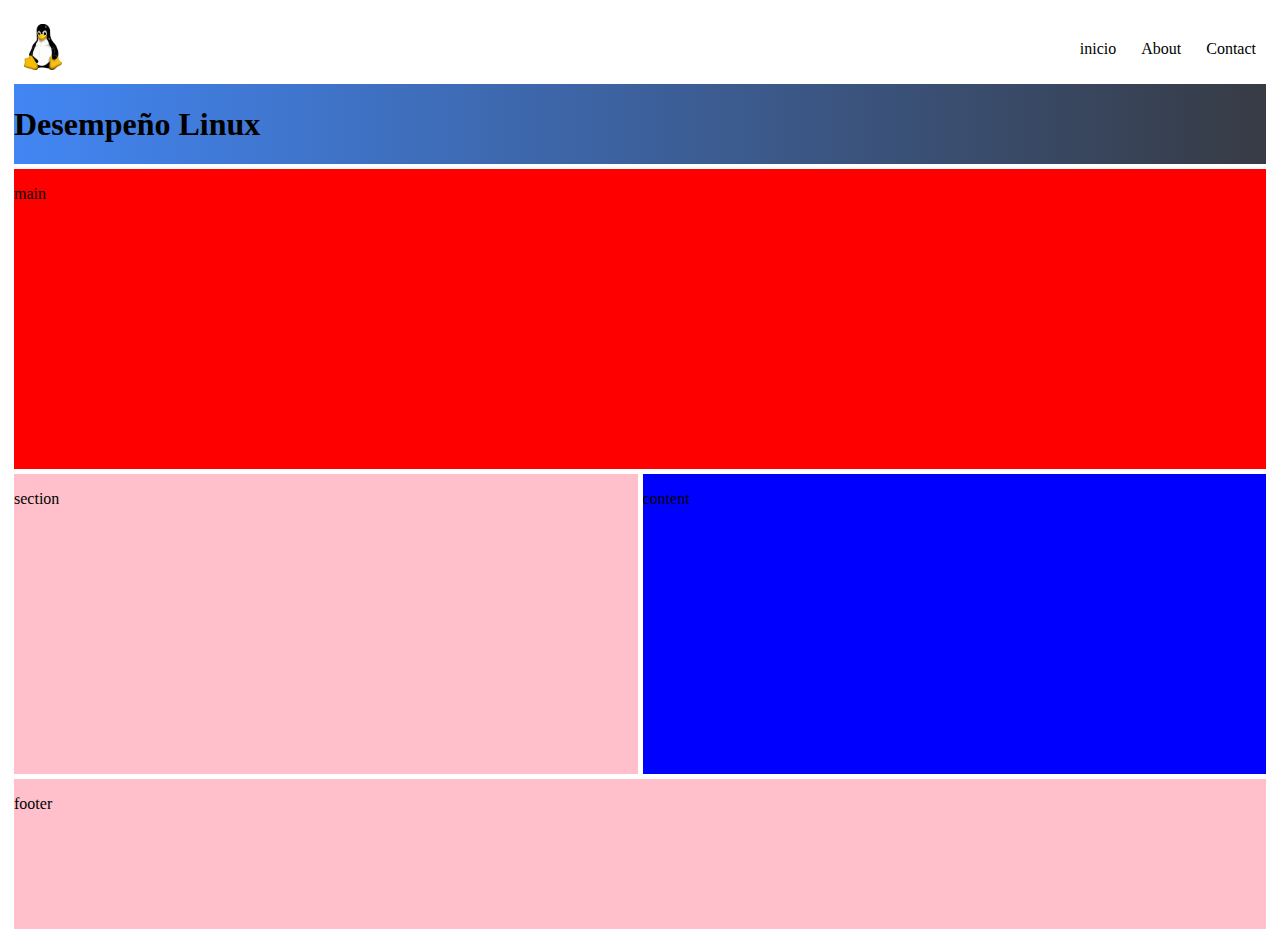
==== index.html @ 67f39f27 "navbar-init" ====
<!DOCTYPE html>
<html lang="es">
<head>
    <meta charset="UTF-8">
    <meta name="viewport" content="width=device-width, initial-scale=1.0">
    
    <link href='https://unpkg.com/boxicons@2.1.4/css/boxicons.min.css' rel='stylesheet'>
    <link rel="stylesheet" href="styles/normalize.css" />
    <link rel="stylesheet" href="styles/styles.css" />
    
    <title>Linux</title>
    
</head>
<body>
    <div class="container">
    <header class="">
    <!-- ********* header Here ***********-->
    <nav class="navbar">
        <a href="#" class="logo"><img
            class="logo-image"
            src="assets/logos/Tux.svg.png"
            alt=" logo Linux"
        />
        </a>
        <input type="checkbox" id="toggler">
        <label for="toggler"><i class='bx bx-menu'></i></label>
        <div class="menu">
            <ul class="list">
                <li><a href="#">inicio</a></li>
                <li><a href="#">About</a></li>
                <li><a href="#">Contact</a></li>
            </ul>
        </div>
    </nav>
    
        <h1>Desempe&#241;o Linux</h1>
    </header>
    <main class="bg-red">
        <!-- *********** Main Here *********-->
        <p>main</p>
    </main>
    <section class="bg-pink">
        <p>section</p>
    </section>
    <article class="bg-blue">
        <p>content</p>
    </article>
    <footer class="bg-pink">
        <!--********** footer Here ************-->
        <p>footer</p>
    </footer>
    </div>
</body>
</html>
---- styles/styles.css ----
.container{
    display: grid;
    gap: 5px;
    min-height: 400px;

    margin: 14px;
    grid-template-columns: repeat(2, 1fr);
    grid-template-rows: 1fr 2fr 2fr 1fr;
    grid-template-areas:
    "head head"
    " main main"
    " section article"
    " footer footer";
    }

/* background */

header{
    grid-area: head;
    background: linear-gradient(to left, #373b44, #4286f4);
}
section{
    grid-area: section;
}
main{
    grid-area: main;
}
article{
    grid-area: article;
}


footer{
    grid-area: footer;
}


.bg-red{
    background-color: red;
}
.bg-green{
    background-color: green;
}
.bg-pink{
    background-color: pink;
}
.bg-blue{
    background-color: blue;
}

/* ****** Navbar ****** */
.navbar{
	display:flex;
	flex-wrap:wrap;
	align-items:center;
	justify-content: space-between;
	background-color: #fff;
	padding: 10px;
}

.navbar a{
	text-decoration: none;
	color: inherit;
}

.logo{
	margin-right: 50px;
    
}

.logo-image{
    width: 38px;
}

.list{
	list-style:none;
	display:flex;
	gap:25px;
}

#toggler,
.navbar label{
	display:none;
}

@media screen and (max-width:600px){
.menu{
	width:100%;
	max-height:0;
	overflow: hidden;
}

.list{
	flex-direction:column;
	align-items:center;
	padding:20px;
}

.navbar label{
	display:inline-flex;
	align-items:center;
	cursor:pointer;
}

#toggler:checked ~ .menu{
	max-height:100%;
}
}

/* End Navbar */


/* responsive */


@media (max-width: 768px){
    .container{
        grid-template-columns: 1fr;
        grid-template-rows: 10% 30% 38% 10%;
        grid-template-areas:
        "head"
        "head"
        "main"
        "section"
        "article"
        "footer";
    }
}
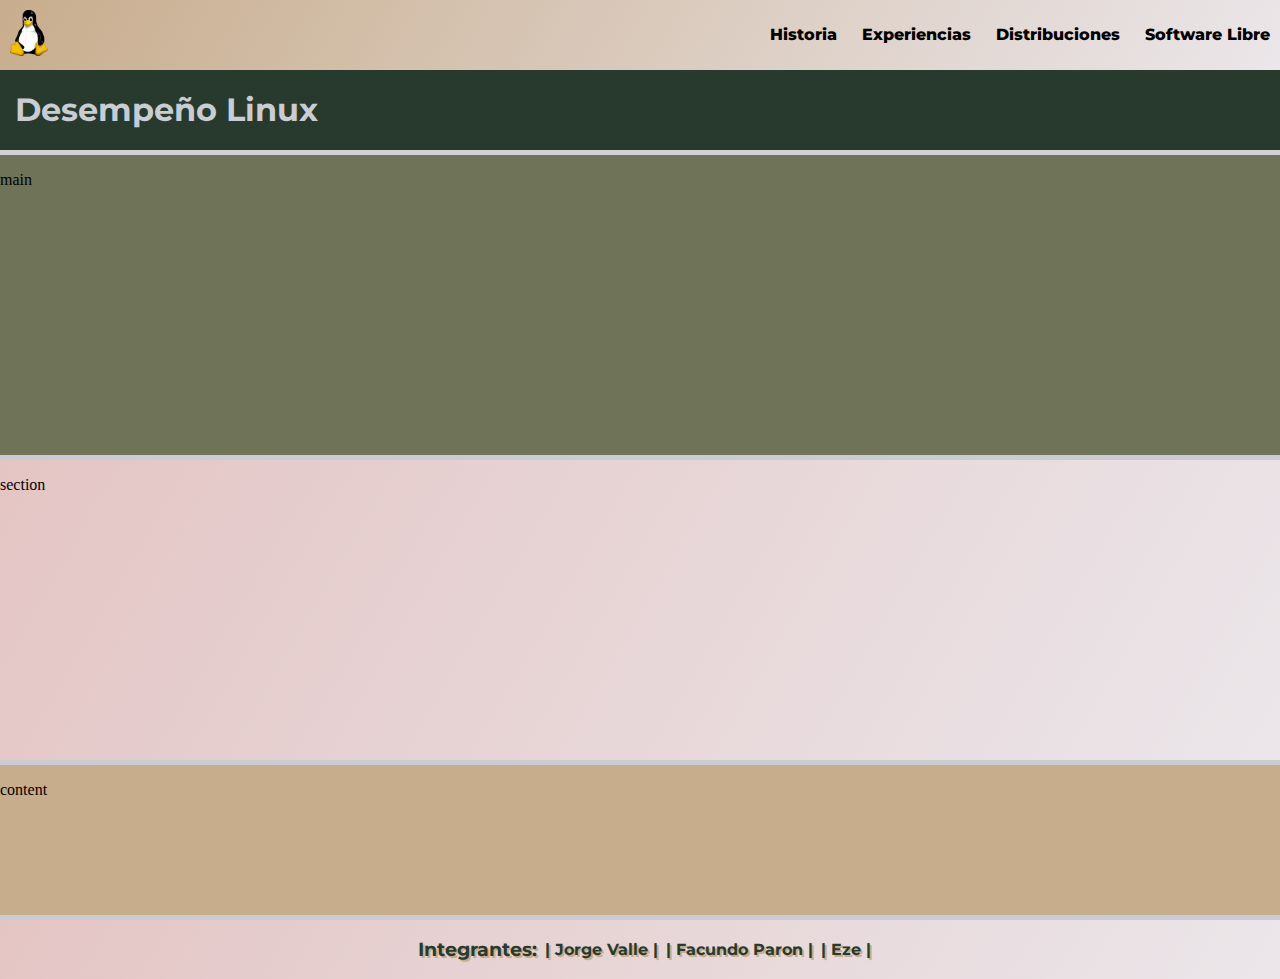
==== commit 44852e94: "(feat): add new color palet, fonts, gradients" ====
--- a/index.html
+++ b/index.html
@@ -4,6 +4,13 @@
     <meta charset="UTF-8">
     <meta name="viewport" content="width=device-width, initial-scale=1.0">
     
+    <link rel="preconnect" href="https://fonts.googleapis.com">
+    <link rel="preconnect" href="https://fonts.gstatic.com" crossorigin>
+    <link 
+        href="https://fonts.googleapis.com/css2?family=Lato:wght@300;400&family=Lobster&family=Montserrat:ital,wght@0,300;0,700;1,700;1,800&display=swap"
+        rel="stylesheet"
+    >
+
     <link href='https://unpkg.com/boxicons@2.1.4/css/boxicons.min.css' rel='stylesheet'>
     <link rel="stylesheet" href="styles/normalize.css" />
     <link rel="stylesheet" href="styles/styles.css" />
@@ -26,14 +33,15 @@
         <label for="toggler"><i class='bx bx-menu'></i></label>
         <div class="menu">
             <ul class="list">
-                <li><a href="#">inicio</a></li>
-                <li><a href="#">About</a></li>
-                <li><a href="#">Contact</a></li>
+                <li><a href="#">Historia</a></li>
+                <li><a href="#">Experiencias</a></li>
+                <li><a href="#">Distribuciones</a></li>
+                <li><a href="#">Software Libre</a></li>
             </ul>
         </div>
     </nav>
     
-        <h1>Desempe&#241;o Linux</h1>
+        <h1 class="title">Desempe&#241;o Linux</h1>
     </header>
     <main class="bg-red">
         <!-- *********** Main Here *********-->
@@ -47,7 +55,10 @@
     </article>
     <footer class="bg-pink">
         <!--********** footer Here ************-->
-        <p>footer</p>
+        <h3 class="foot_later">Integrantes:</h3>
+        <p class="foot_later">| Jorge Valle |</p>
+        <p class="foot_later">| Facundo Paron |</p>
+        <p class="foot_later">| Eze |</p>
     </footer>
     </div>
 </body>
--- a/styles/styles.css
+++ b/styles/styles.css
@@ -5,14 +5,17 @@
     display: grid;
     gap: 5px;
     min-height: 400px;
-
-    margin: 14px;
+    background: #C9CCD3;
+    background-image: linear-gradient(-180deg, rgba(255,255,255,0.50) 0%, rgba(0,0,0,0.50) 100%);
+    background-blend-mode: lighten;
+    
     grid-template-columns: repeat(2, 1fr);
     grid-template-rows: 1fr 2fr 2fr 1fr;
     grid-template-areas:
-    "head head"
+    " head head"
     " main main"
-    " section article"
+    " section section"
+    " article article"
     " footer footer";
     }
 
@@ -20,7 +23,11 @@
 
 header{
     grid-area: head;
-    background: linear-gradient(to left, #373b44, #4286f4);
+    font-family: 'Montserrat', sans-serif;
+    font-weight: 800;
+    
+    background-color:#273a2d;
+    /* background: linear-gradient(to left, #6f7357, #c8ad8d); */
 }
 section{
     grid-area: section;
@@ -35,21 +42,36 @@
 
 footer{
     grid-area: footer;
+    display: flex;
+    justify-content: center;
+    align-items: center;
 }
 
-
+.title{
+    color:#C9CCD3;
+    margin-left: 15px;
+}
 .bg-red{
-    background-color: red;
+    background-color: #6f7357;
+    
 }
 .bg-green{
     background-color: green;
 }
 .bg-pink{
-    background-color: pink;
+    /* background-image: linear-gradient(120deg, #f68084 0%, #a6c0fe 100%); */
+    background-image: linear-gradient(120deg, #e4c5c4 0%, #ebe6ea 100%);
 }
 .bg-blue{
-    background-color: blue;
+    background-color: #c8ad8d;
 }
+.bg-grey{
+    background: #C9CCD3;
+    background-image: linear-gradient(-180deg, rgba(255,255,255,0.50) 0%, rgba(0,0,0,0.50) 100%);
+    background-blend-mode: lighten;
+}
+
+
 
 /* ****** Navbar ****** */
 .navbar{
@@ -57,7 +79,9 @@
 	flex-wrap:wrap;
 	align-items:center;
 	justify-content: space-between;
-	background-color: #fff;
+	/* background-color: #fff; */
+    /* background-image: linear-gradient(120deg, #f68084 0%, #a6c0fe 100%); */
+    background-image: linear-gradient(120deg, #c8ad8d 0%, #ebe6ea 100%);
 	padding: 10px;
 }
 
@@ -79,6 +103,11 @@
 	list-style:none;
 	display:flex;
 	gap:25px;
+    transition: background-color 0.3s;
+}
+
+.list li:hover{
+    color:#c8ad8d;
 }
 
 #toggler,
@@ -112,6 +141,17 @@
 
 /* End Navbar */
 
+/* ***** footer ****** */
+
+.foot_later{
+    margin-left: 8px;
+    color:#273a2d;
+    font-family: 'Montserrat', sans-serif;
+    font-weight: 700;
+    text-shadow:2px 2px #c8ad8d;
+    
+}
+
 
 /* responsive */
 
@@ -128,4 +168,12 @@
         "article"
         "footer";
     }
+
+    footer{
+        grid-area: footer;
+        display: flex;
+        justify-content: center;
+        align-items: center;
+        flex-direction: column;
+    }
 }
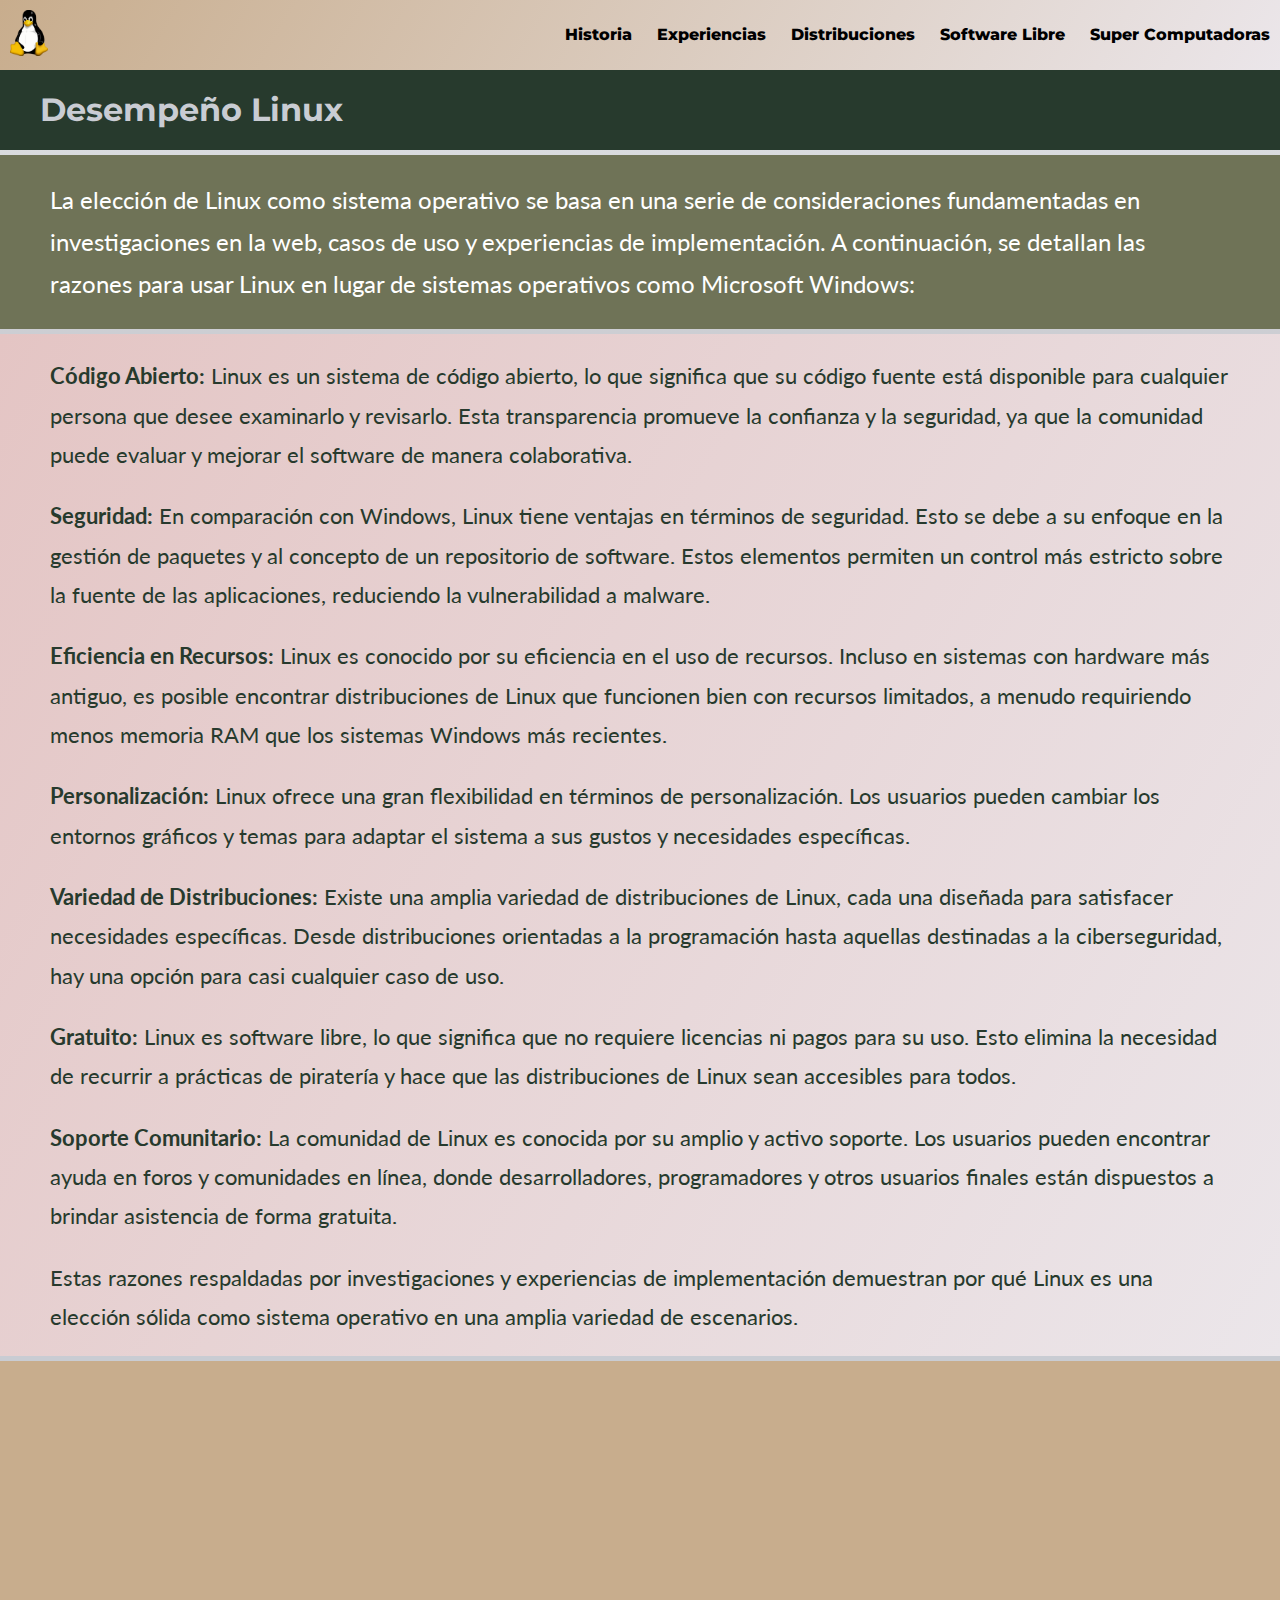
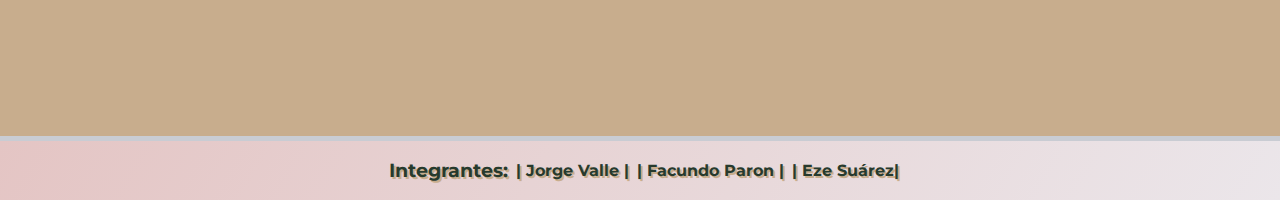
==== commit 7b81b7b8: "(feat) add content: text and video" ====
--- a/index.html
+++ b/index.html
@@ -33,10 +33,11 @@
         <label for="toggler"><i class='bx bx-menu'></i></label>
         <div class="menu">
             <ul class="list">
-                <li><a href="#">Historia</a></li>
-                <li><a href="#">Experiencias</a></li>
-                <li><a href="#">Distribuciones</a></li>
-                <li><a href="#">Software Libre</a></li>
+                <li><a href="pages/historia.html">Historia</a></li>
+                <li><a href="pages/experiencias.html">Experiencias</a></li>
+                <li><a href="pages/distribuciones.html">Distribuciones</a></li>
+                <li><a href="pages/soft-libre.html">Software Libre</a></li>
+                <li><a href="pages/supercomputadoras.html">Super Computadoras</a></li>
             </ul>
         </div>
     </nav>
@@ -45,20 +46,68 @@
     </header>
     <main class="bg-red">
         <!-- *********** Main Here *********-->
-        <p>main</p>
+        <p>  </p>
+        <p>
+            La elecci&#243;n de Linux como sistema operativo se basa en una serie de consideraciones fundamentadas en investigaciones en la web, casos de uso y experiencias de implementaci&#243;n. A continuaci&#243;n, se detallan las razones para usar Linux en lugar de sistemas operativos como Microsoft Windows:
+        </p>
+        
+        <p>
+
+        </p>
     </main>
     <section class="bg-pink">
-        <p>section</p>
+        
+        <p>
+            <b>C&#243;digo Abierto:</b> Linux es un sistema de c&#243;digo abierto, lo que significa que su c&#243;digo fuente est&#225; disponible para cualquier persona que desee examinarlo y revisarlo. Esta transparencia promueve la confianza y la seguridad, ya que la comunidad puede evaluar y mejorar el software de manera colaborativa.
+        </p>
+        <p>
+            <b>Seguridad:</b> En comparaci&#243;n con Windows, Linux tiene ventajas en t&#233;rminos de seguridad. Esto se debe a su enfoque en la gesti&#243;n de paquetes y al concepto de un repositorio de software. Estos elementos permiten un control m&#225;s estricto sobre la fuente de las aplicaciones, reduciendo la vulnerabilidad a malware.
+        </p>
+        <p>
+            <b>Eficiencia en Recursos:</b> Linux es conocido por su eficiencia en el uso de recursos. Incluso en sistemas con hardware m&#225;s antiguo, es posible encontrar distribuciones de Linux que funcionen bien con recursos limitados, a menudo requiriendo menos memoria RAM que los sistemas Windows m&#225;s recientes.
+        </p>
+        <p>
+            <b>Personalizaci&#243;n:</b> Linux ofrece una gran flexibilidad en t&#233;rminos de personalizaci&#243;n. Los usuarios pueden cambiar los entornos gr&#225;ficos y temas para adaptar el sistema a sus gustos y necesidades espec&#237;ficas.
+        </p>
+        <p>
+            <b>Variedad de Distribuciones:</b> Existe una amplia variedad de distribuciones de Linux, cada una dise&#241;ada para satisfacer necesidades espec&#237;ficas. Desde distribuciones orientadas a la programaci&#243;n hasta aquellas destinadas a la ciberseguridad, hay una opci&#243;n para casi cualquier caso de uso.
+        </p>
+        <p>
+            <b>Gratuito:</b> Linux es software libre, lo que significa que no requiere licencias ni pagos para su uso. Esto elimina la necesidad de recurrir a pr&#225;cticas de pirater&#237;a y hace que las distribuciones de Linux sean accesibles para todos.
+        </p>
+        <p>
+            <b>Soporte Comunitario:</b> La comunidad de Linux es conocida por su amplio y activo soporte. Los usuarios pueden encontrar ayuda en foros y comunidades en línea, donde desarrolladores, programadores y otros usuarios finales están dispuestos a brindar asistencia de forma gratuita.
+        </p>
+        <p>
+            Estas razones respaldadas por investigaciones y experiencias de implementaci&#243;n demuestran por qu&#233; Linux es una elecci&#243;n s&#243;lida como sistema operativo en una amplia variedad de escenarios.
+        </p>
     </section>
     <article class="bg-blue">
-        <p>content</p>
+        
+        <span class="youtube">
+            <iframe 
+                width="560" 
+                height="315" 
+                src="https://www.youtube.com/embed/hpWQNfei6kc?si=sddDcVlCjlgg8LF3&amp;start=33" 
+                title="YouTube video player" 
+                frameborder="0" 
+                allow="accelerometer; 
+                autoplay; 
+                clipboard-write; 
+                encrypted-media; 
+                gyroscope; 
+                picture-in-picture; 
+                web-share" 
+                allowfullscreen>
+            </iframe>
+        </span>
     </article>
     <footer class="bg-pink">
         <!--********** footer Here ************-->
         <h3 class="foot_later">Integrantes:</h3>
         <p class="foot_later">| Jorge Valle |</p>
         <p class="foot_later">| Facundo Paron |</p>
-        <p class="foot_later">| Eze |</p>
+        <p class="foot_later">| Eze Su&#225;rez|</p>
     </footer>
     </div>
 </body>
--- a/styles/styles.css
+++ b/styles/styles.css
@@ -4,13 +4,16 @@
 .container{
     display: grid;
     gap: 5px;
-    min-height: 400px;
+    min-height: 100px;
+    max-height: 100%;
+    
     background: #C9CCD3;
     background-image: linear-gradient(-180deg, rgba(255,255,255,0.50) 0%, rgba(0,0,0,0.50) 100%);
     background-blend-mode: lighten;
     
     grid-template-columns: repeat(2, 1fr);
-    grid-template-rows: 1fr 2fr 2fr 1fr;
+    /* grid-template-rows: 1fr 2fr 2fr 1fr; */
+    grid-template-rows: auto;
     grid-template-areas:
     " head head"
     " main main"
@@ -31,9 +34,12 @@
 }
 section{
     grid-area: section;
+    padding:0 25px;
 }
 main{
     grid-area: main;
+    padding:0 25px;
+    
 }
 article{
     grid-area: article;
@@ -49,7 +55,7 @@
 
 .title{
     color:#C9CCD3;
-    margin-left: 15px;
+    margin-left: 40px;
 }
 .bg-red{
     background-color: #6f7357;
@@ -115,7 +121,43 @@
 	display:none;
 }
 
-@media screen and (max-width:600px){
+/* End NavBar */
+
+/* ********* Content ************ */
+
+main p{
+    font-family: 'lato', sans-serif;
+    color:#ffff;
+    font-weight: 400;
+    font-size: 1.5rem;
+    line-height: 1.75em;
+    margin-bottom: 20px;
+    margin-left: 25px;
+    margin-right: 25px;
+}
+
+section p{
+    font-family: 'lato', sans-serif;
+    color:#273a2d;
+    font-weight: 400;
+    font-size: 1.4rem;
+    line-height: 1.75em;
+    margin-bottom: 20px;
+    margin-left: 25px;
+    margin-right: 25px;
+}
+
+
+.youtube{
+    display:flex;
+    align-items: center;
+    flex-direction: column;
+    padding: 30px;
+}
+
+/* End Content */
+
+@media screen and (max-width:700px){
 .menu{
 	width:100%;
 	max-height:0;
@@ -156,10 +198,11 @@
 /* responsive */
 
 
-@media (max-width: 768px){
+@media (max-width: 1000px){
     .container{
         grid-template-columns: 1fr;
-        grid-template-rows: 10% 30% 38% 10%;
+        /* grid-template-rows: 5% 30% 30% 30% 5%; */
+        grid-template-rows: auto;
         grid-template-areas:
         "head"
         "head"
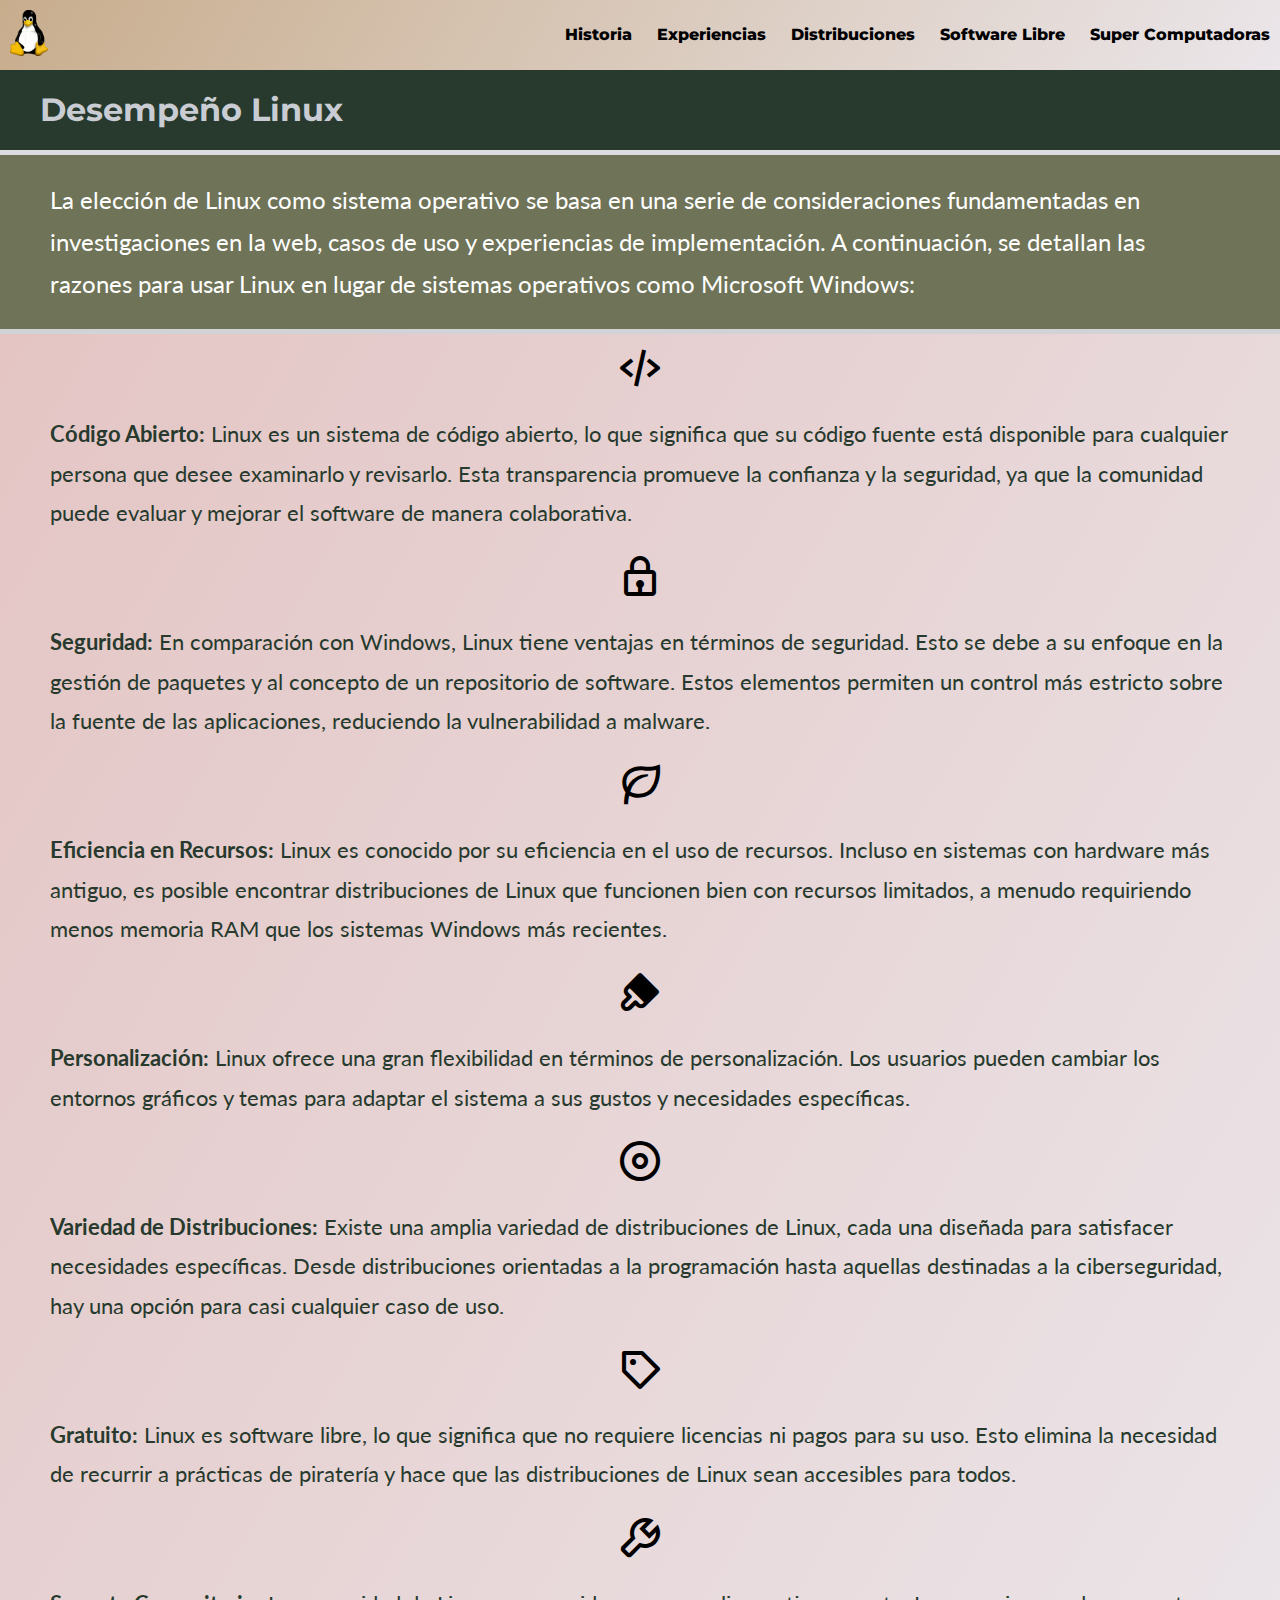
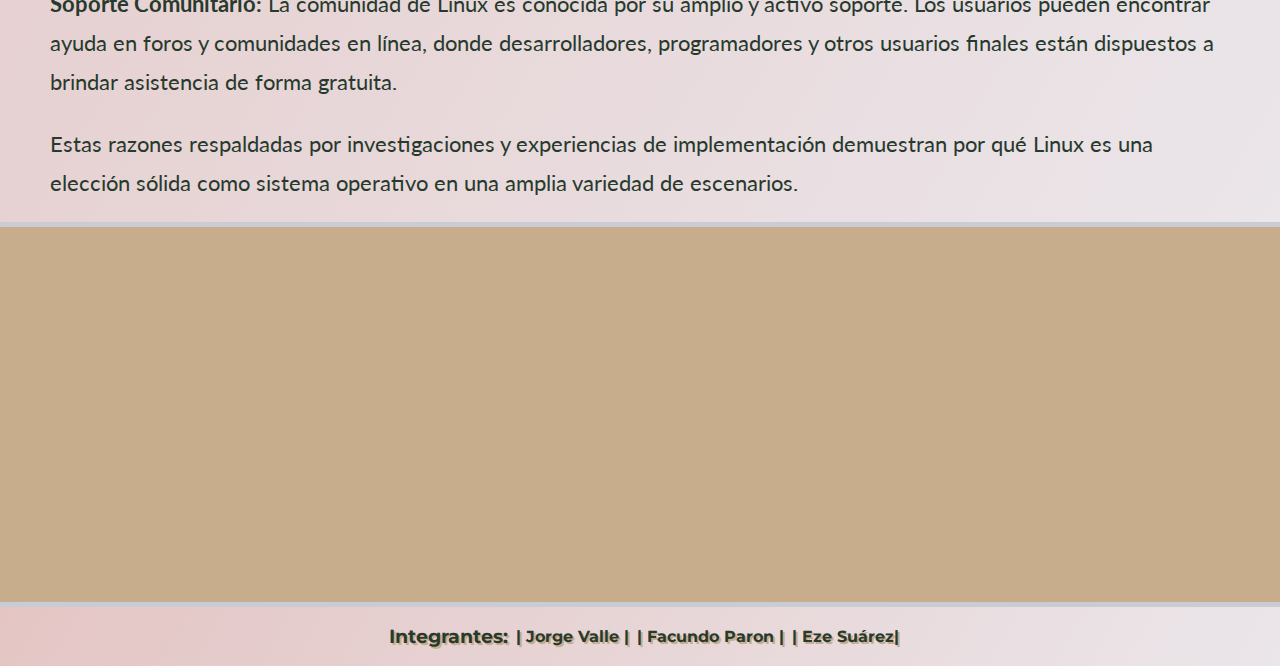
==== commit 13e9449d: "(feat): add icons" ====
--- a/index.html
+++ b/index.html
@@ -56,28 +56,49 @@
         </p>
     </main>
     <section class="bg-pink">
-        
+        <span class="content-icons">
+        <i class='bx bx-code-alt '></i>
+        </span>
         <p>
             <b>C&#243;digo Abierto:</b> Linux es un sistema de c&#243;digo abierto, lo que significa que su c&#243;digo fuente est&#225; disponible para cualquier persona que desee examinarlo y revisarlo. Esta transparencia promueve la confianza y la seguridad, ya que la comunidad puede evaluar y mejorar el software de manera colaborativa.
         </p>
+        <span class="content-icons">
+            <i class='bx bx-lock'></i>
+            </span>
         <p>
             <b>Seguridad:</b> En comparaci&#243;n con Windows, Linux tiene ventajas en t&#233;rminos de seguridad. Esto se debe a su enfoque en la gesti&#243;n de paquetes y al concepto de un repositorio de software. Estos elementos permiten un control m&#225;s estricto sobre la fuente de las aplicaciones, reduciendo la vulnerabilidad a malware.
         </p>
+        <span class="content-icons">
+            <i class='bx bx-leaf' ></i>
+            </span>
         <p>
             <b>Eficiencia en Recursos:</b> Linux es conocido por su eficiencia en el uso de recursos. Incluso en sistemas con hardware m&#225;s antiguo, es posible encontrar distribuciones de Linux que funcionen bien con recursos limitados, a menudo requiriendo menos memoria RAM que los sistemas Windows m&#225;s recientes.
         </p>
+        <span class="content-icons">
+            <i class='bx bxs-brush' ></i>
+            </span>
         <p>
             <b>Personalizaci&#243;n:</b> Linux ofrece una gran flexibilidad en t&#233;rminos de personalizaci&#243;n. Los usuarios pueden cambiar los entornos gr&#225;ficos y temas para adaptar el sistema a sus gustos y necesidades espec&#237;ficas.
         </p>
+        <span class="content-icons">
+            <i class='bx bx-disc'></i>
+            </span>
         <p>
             <b>Variedad de Distribuciones:</b> Existe una amplia variedad de distribuciones de Linux, cada una dise&#241;ada para satisfacer necesidades espec&#237;ficas. Desde distribuciones orientadas a la programaci&#243;n hasta aquellas destinadas a la ciberseguridad, hay una opci&#243;n para casi cualquier caso de uso.
         </p>
+        <span class="content-icons">
+            <i class='bx bx-purchase-tag'></i>
+            </span>
         <p>
             <b>Gratuito:</b> Linux es software libre, lo que significa que no requiere licencias ni pagos para su uso. Esto elimina la necesidad de recurrir a pr&#225;cticas de pirater&#237;a y hace que las distribuciones de Linux sean accesibles para todos.
         </p>
+        <span class="content-icons">
+            <i class='bx bx-wrench'></i>
+            </span>
         <p>
             <b>Soporte Comunitario:</b> La comunidad de Linux es conocida por su amplio y activo soporte. Los usuarios pueden encontrar ayuda en foros y comunidades en línea, donde desarrolladores, programadores y otros usuarios finales están dispuestos a brindar asistencia de forma gratuita.
         </p>
+        
         <p>
             Estas razones respaldadas por investigaciones y experiencias de implementaci&#243;n demuestran por qu&#233; Linux es una elecci&#243;n s&#243;lida como sistema operativo en una amplia variedad de escenarios.
         </p>
--- a/styles/styles.css
+++ b/styles/styles.css
@@ -136,6 +136,8 @@
     margin-right: 25px;
 }
 
+
+
 section p{
     font-family: 'lato', sans-serif;
     color:#273a2d;
@@ -148,12 +150,25 @@
 }
 
 
+
+
 .youtube{
     display:flex;
     align-items: center;
     flex-direction: column;
     padding: 30px;
 }
+
+.content-icons{
+    margin-top:10px;
+    font-size: 3rem;
+    display:flex;
+    align-items: center;
+    flex-direction: column;
+    
+}
+
+
 
 /* End Content */
 
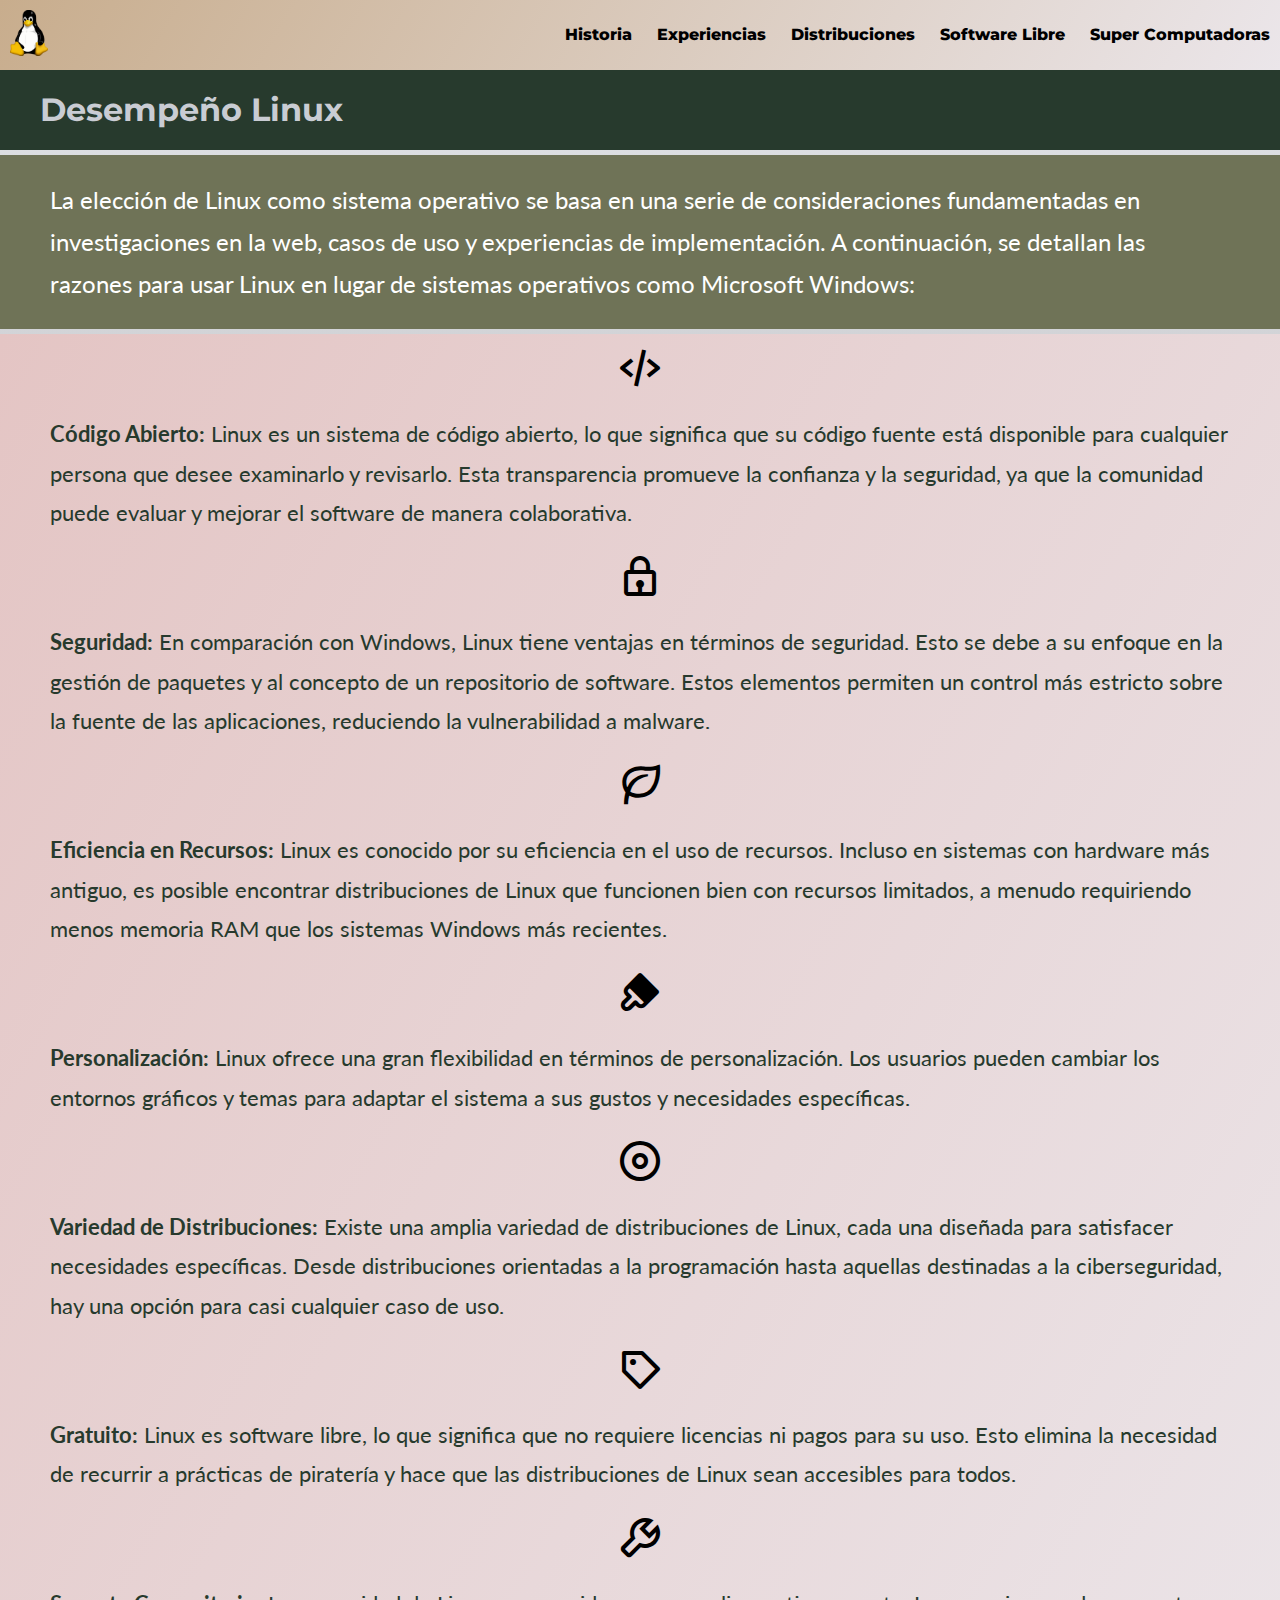
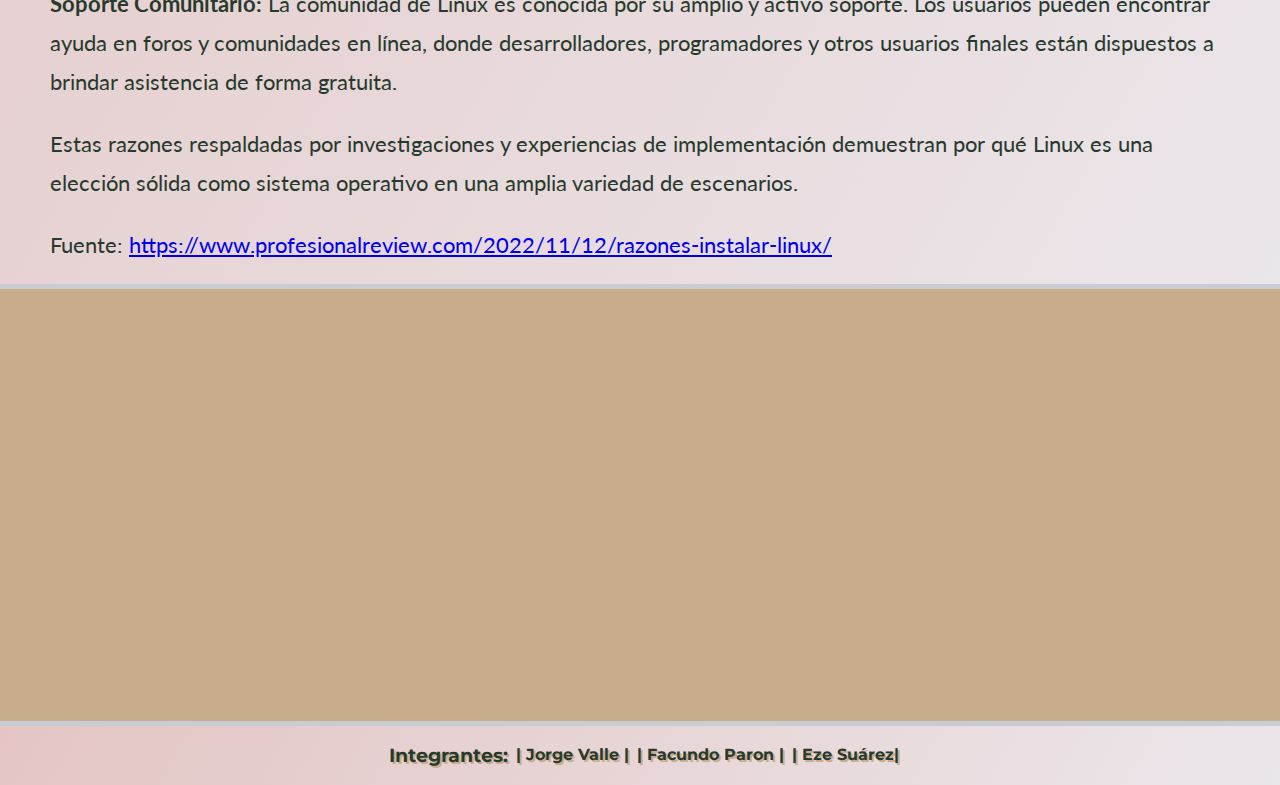
==== commit 49336fc9: "(feat): add content in page history" ====
--- a/index.html
+++ b/index.html
@@ -102,26 +102,34 @@
         <p>
             Estas razones respaldadas por investigaciones y experiencias de implementaci&#243;n demuestran por qu&#233; Linux es una elecci&#243;n s&#243;lida como sistema operativo en una amplia variedad de escenarios.
         </p>
+
+        <p>
+            Fuente: <a href="https://www.profesionalreview.com/2022/11/12/razones-instalar-linux/">
+                        https://www.profesionalreview.com/2022/11/12/razones-instalar-linux/
+                    </a>
+        </p>
     </section>
     <article class="bg-blue">
         
-        <span class="youtube">
-            <iframe 
-                width="560" 
-                height="315" 
-                src="https://www.youtube.com/embed/hpWQNfei6kc?si=sddDcVlCjlgg8LF3&amp;start=33" 
-                title="YouTube video player" 
-                frameborder="0" 
-                allow="accelerometer; 
-                autoplay; 
-                clipboard-write; 
-                encrypted-media; 
-                gyroscope; 
-                picture-in-picture; 
-                web-share" 
-                allowfullscreen>
-            </iframe>
-        </span>
+        <div class="youtube-wrapper">
+            <div class="youtube">
+                <iframe 
+                    width="560" 
+                    height="315" 
+                    src="https://www.youtube.com/embed/hpWQNfei6kc?si=sddDcVlCjlgg8LF3&amp;start=33" 
+                    title="YouTube video player" 
+                    frameborder="0" 
+                    allow="accelerometer; 
+                    autoplay; 
+                    clipboard-write; 
+                    encrypted-media; 
+                    gyroscope; 
+                    picture-in-picture; 
+                    web-share" 
+                    allowfullscreen>
+                </iframe>
+            </div>
+        </div>
     </article>
     <footer class="bg-pink">
         <!--********** footer Here ************-->
--- a/styles/styles.css
+++ b/styles/styles.css
@@ -149,15 +149,43 @@
     margin-right: 25px;
 }
 
-
-
+.youtube-wrapper{
+    width: 60%;
+    margin: auto;
+}
 
 .youtube{
+    height: 0px;
+    padding-bottom : 56.25%;
+    position: relative;
+}
+
+.youtube iframe{
+    position: absolute;
+    top: 0;
+    left: 0;
+    height: 100%;
+    width: 100%;
+}
+
+/* ***** images ****** */
+.img-content{
+    max-width:100%
+}
+
+.caption{
+    color: #ffff;
+    margin-left:25px;
+    margin-bottom: 15px;
+    scroll-padding-bottom: 15px;
+}
+
+/* .youtube{
     display:flex;
     align-items: center;
     flex-direction: column;
     padding: 30px;
-}
+} */
 
 .content-icons{
     margin-top:10px;
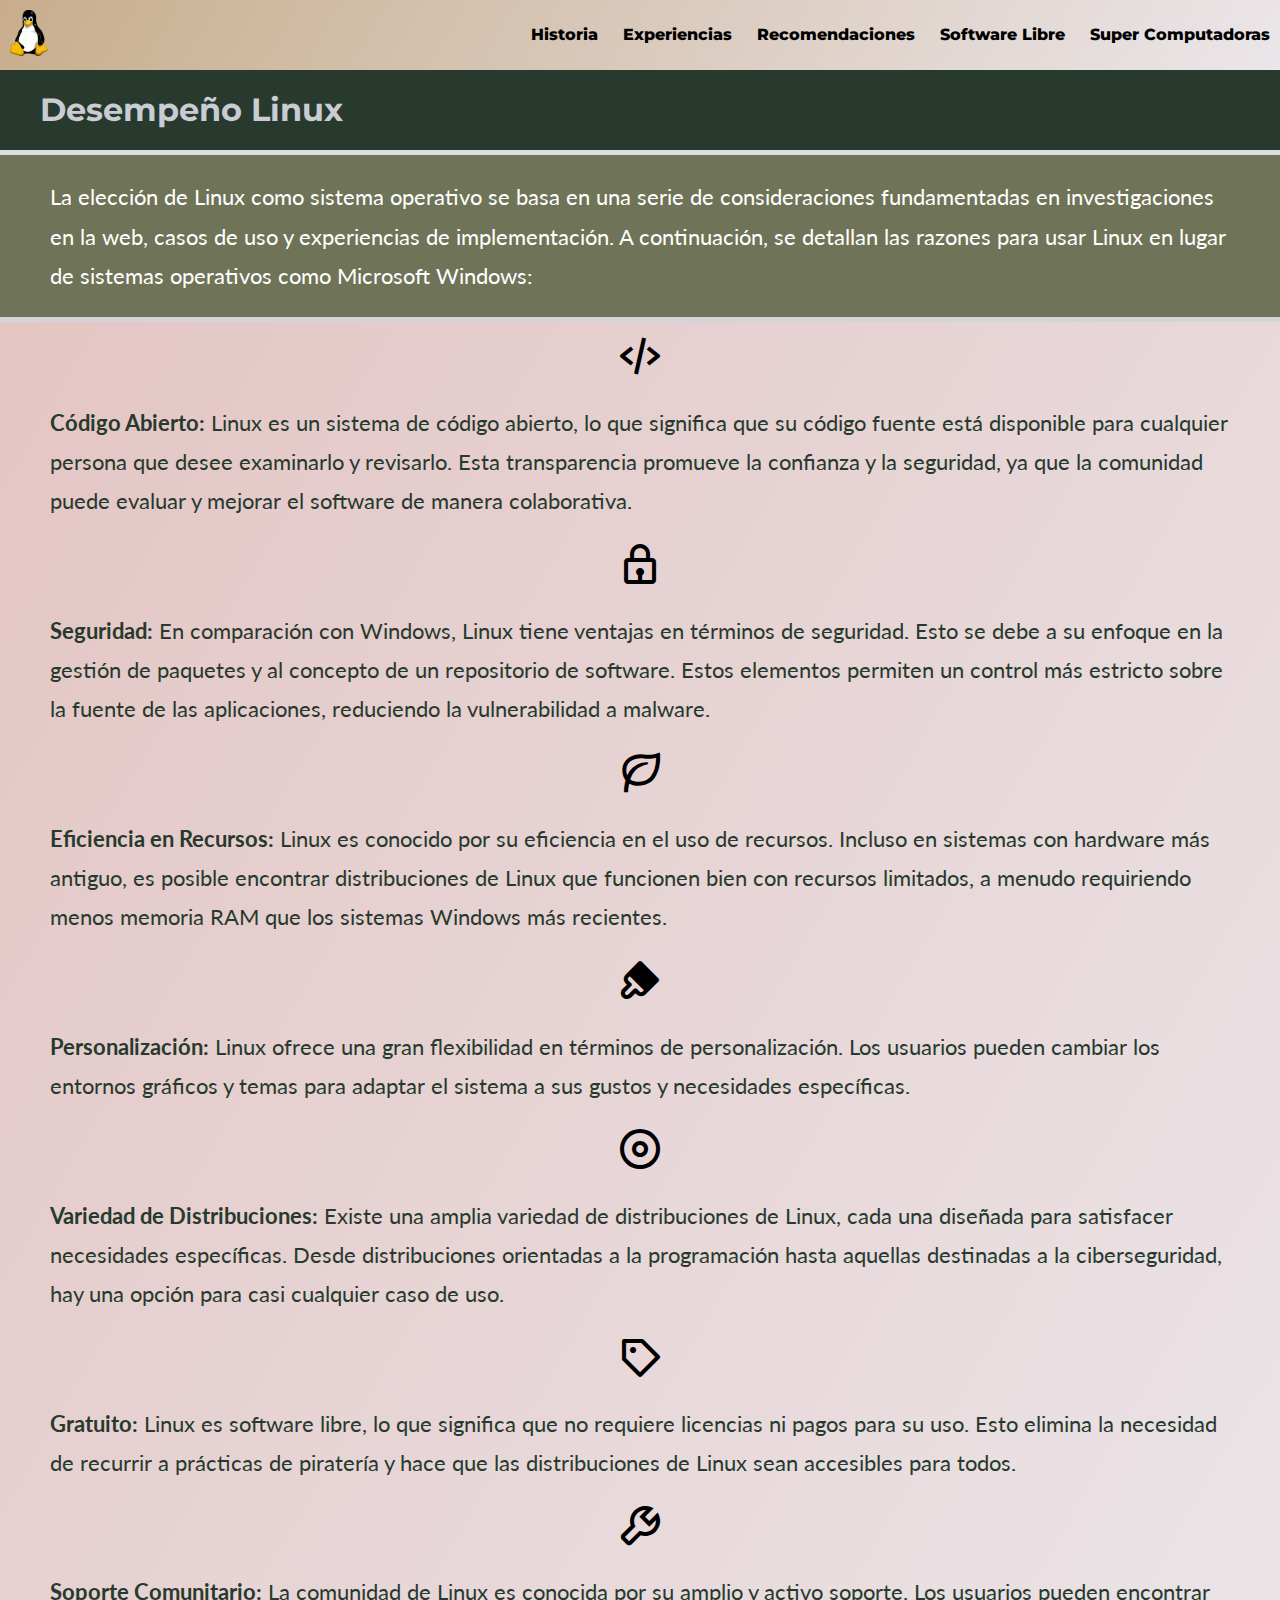
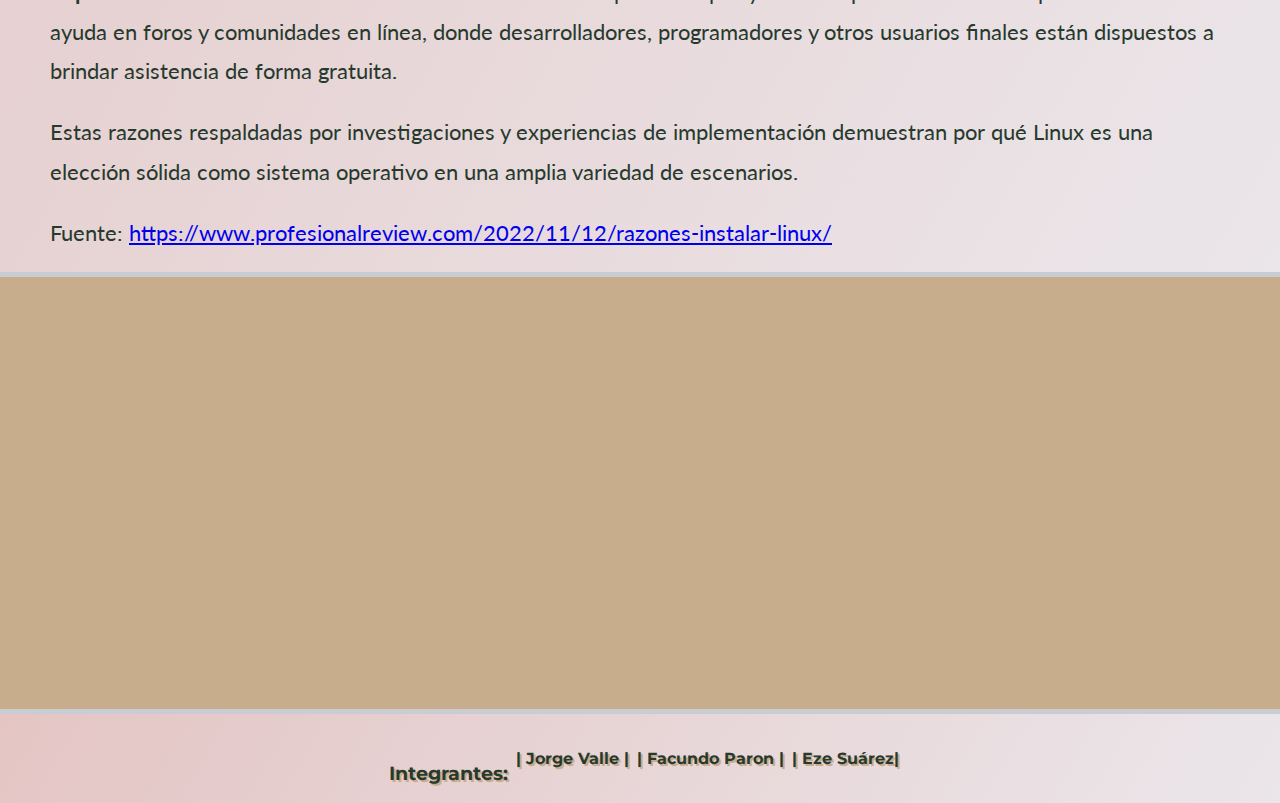
==== commit 2cc0c96c: "(feat): add super computer page content" ====
--- a/index.html
+++ b/index.html
@@ -35,7 +35,7 @@
             <ul class="list">
                 <li><a href="pages/historia.html">Historia</a></li>
                 <li><a href="pages/experiencias.html">Experiencias</a></li>
-                <li><a href="pages/distribuciones.html">Distribuciones</a></li>
+                <li><a href="pages/distribuciones.html">Recomendaciones</a></li>
                 <li><a href="pages/soft-libre.html">Software Libre</a></li>
                 <li><a href="pages/supercomputadoras.html">Super Computadoras</a></li>
             </ul>
--- a/styles/styles.css
+++ b/styles/styles.css
@@ -129,14 +129,21 @@
     font-family: 'lato', sans-serif;
     color:#ffff;
     font-weight: 400;
-    font-size: 1.5rem;
+    font-size: 1.4rem;
     line-height: 1.75em;
     margin-bottom: 20px;
     margin-left: 25px;
     margin-right: 25px;
 }
 
-
+main ol li{
+    list-style-type: decimal;
+    font-family: 'lato', sans-serif;
+    color:#ffff;
+    font-weight: 400;
+    font-size: 1.4rem;
+    line-height: 1.75em;
+}
 
 section p{
     font-family: 'lato', sans-serif;
@@ -148,6 +155,33 @@
     margin-left: 25px;
     margin-right: 25px;
 }
+
+section ul li {
+    list-style-type: disc;
+    font-family: 'lato', sans-serif;
+    color:#273a2d;
+    font-weight: 400;
+    font-size: 1.4rem;
+    line-height: 1.75em;
+}
+
+section ol li{
+    list-style-type: decimal;
+    font-family: 'lato', sans-serif;
+    color:#273a2d;
+    font-weight: 400;
+    font-size: 1.4rem;
+    line-height: 1.75em;
+    padding-bottom: 25px;
+}
+
+
+section h2, h3{
+    font-family: 'lato', sans-serif;
+    color:#273a2d;
+    padding-top: 30px;
+}
+
 
 .youtube-wrapper{
     width: 60%;
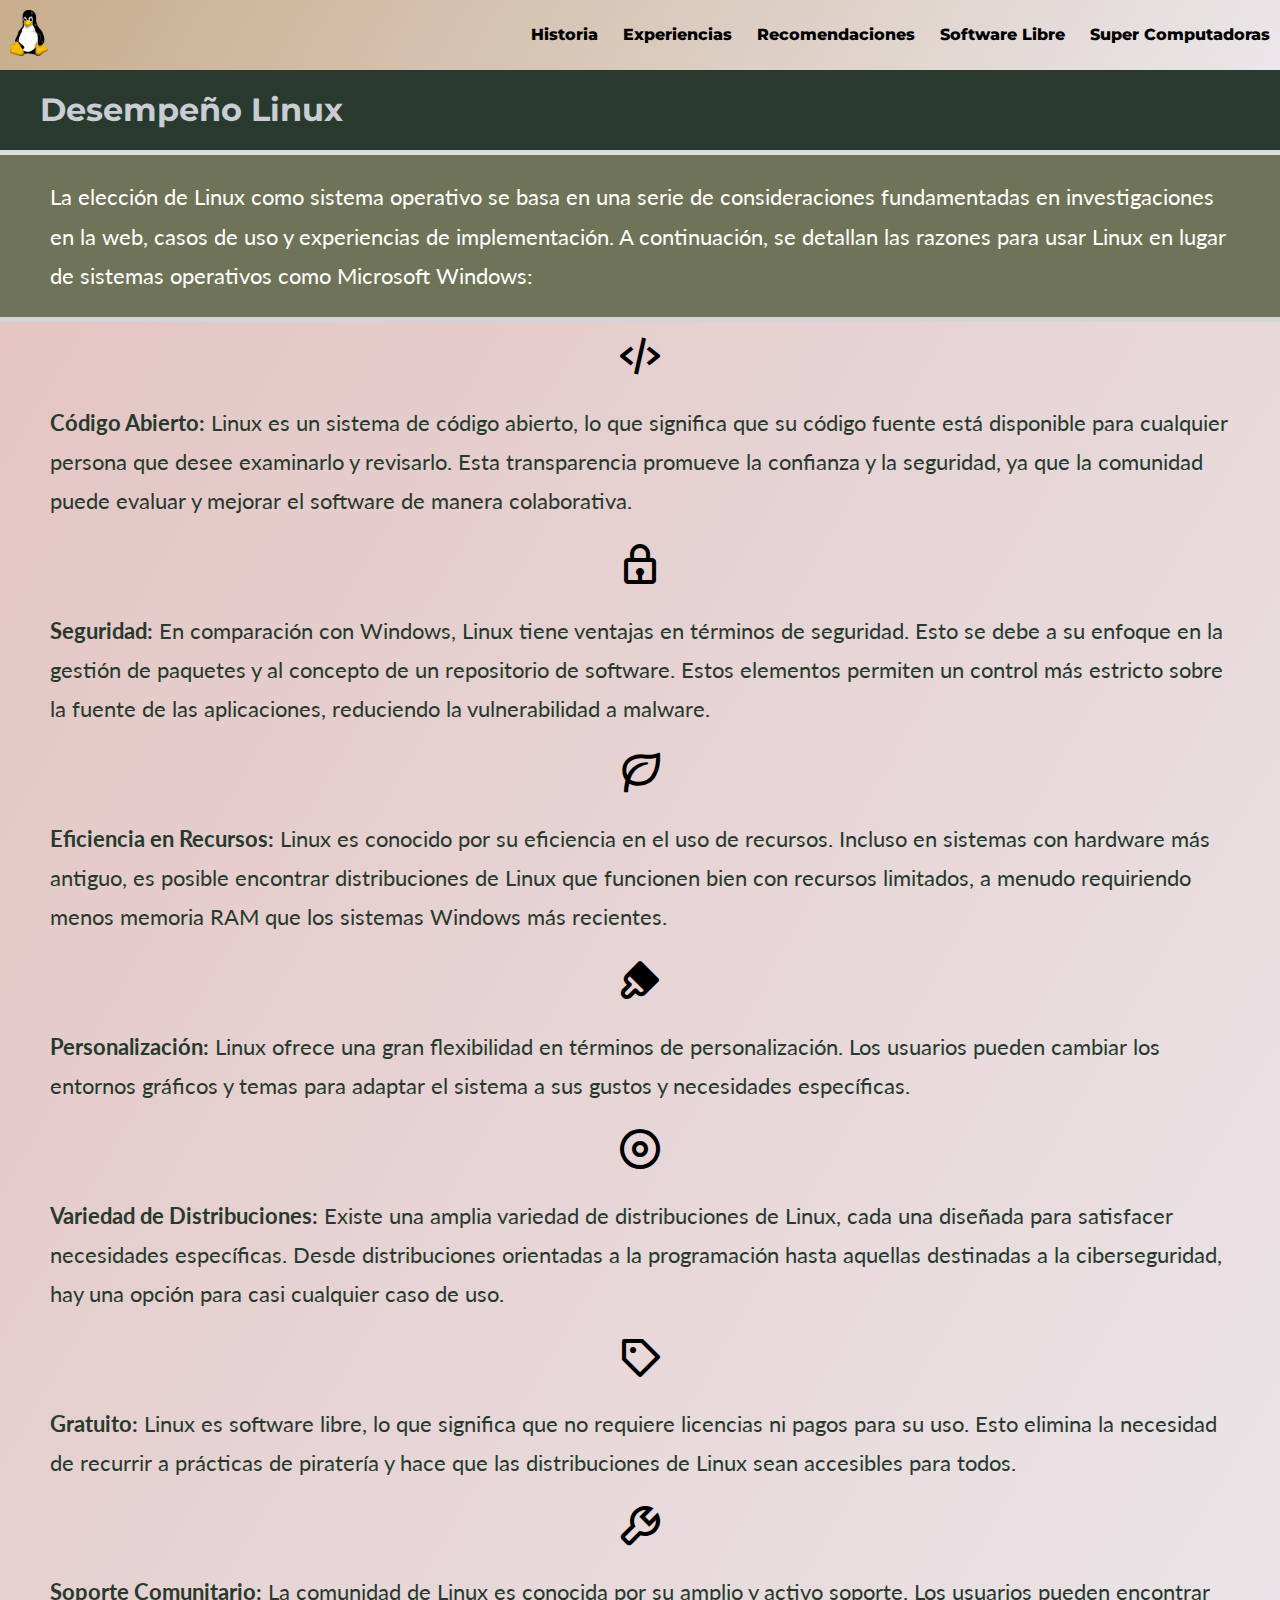
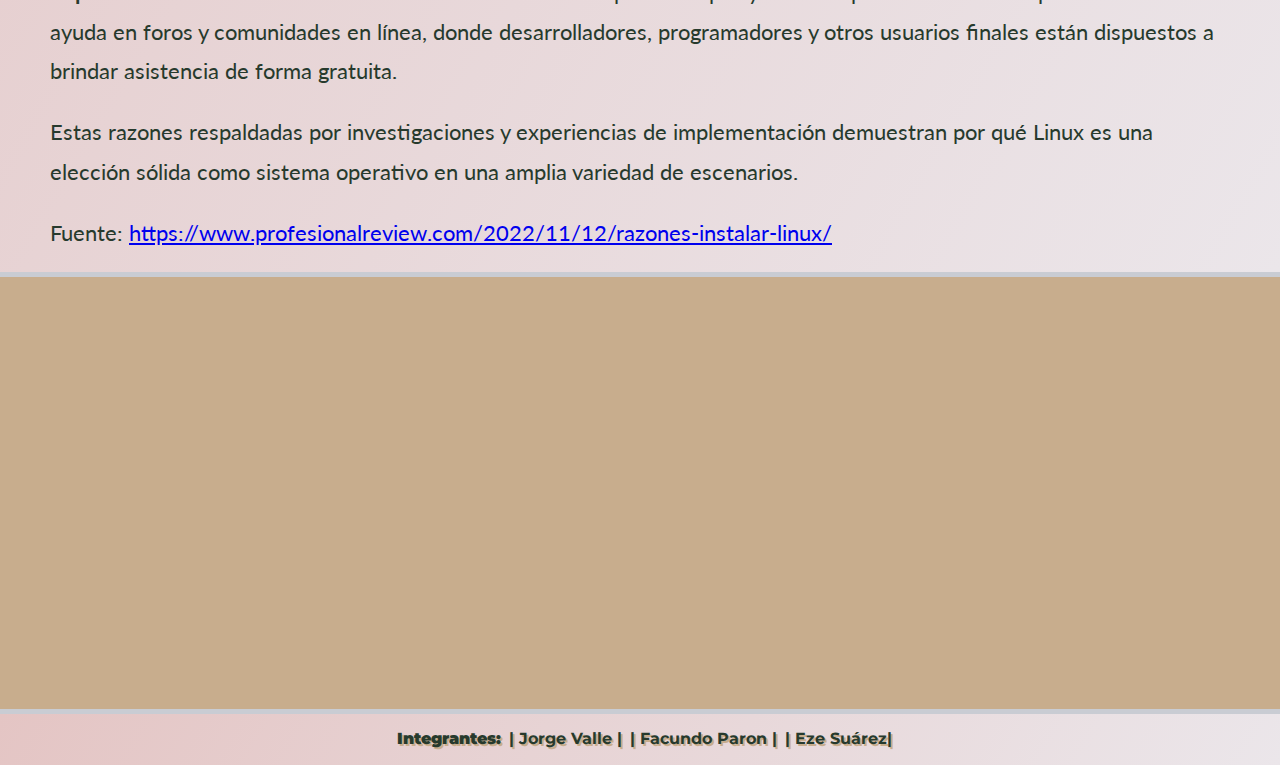
==== commit 460e1f9b: "(feat): add all content of recomendations page" ====
--- a/index.html
+++ b/index.html
@@ -64,7 +64,7 @@
         </p>
         <span class="content-icons">
             <i class='bx bx-lock'></i>
-            </span>
+        </span>
         <p>
             <b>Seguridad:</b> En comparaci&#243;n con Windows, Linux tiene ventajas en t&#233;rminos de seguridad. Esto se debe a su enfoque en la gesti&#243;n de paquetes y al concepto de un repositorio de software. Estos elementos permiten un control m&#225;s estricto sobre la fuente de las aplicaciones, reduciendo la vulnerabilidad a malware.
         </p>
@@ -133,7 +133,7 @@
     </article>
     <footer class="bg-pink">
         <!--********** footer Here ************-->
-        <h3 class="foot_later">Integrantes:</h3>
+        <p class="foot_later"><b>Integrantes:</b></p>
         <p class="foot_later">| Jorge Valle |</p>
         <p class="foot_later">| Facundo Paron |</p>
         <p class="foot_later">| Eze Su&#225;rez|</p>
--- a/styles/styles.css
+++ b/styles/styles.css
@@ -136,6 +136,14 @@
     margin-right: 25px;
 }
 
+main h2{
+    font-family:'lato', sans-serif;
+    font-weight: bold;
+    color:#ffff;
+    margin-left: 25px;
+
+}
+
 main ol li{
     list-style-type: decimal;
     font-family: 'lato', sans-serif;
@@ -180,7 +188,29 @@
     font-family: 'lato', sans-serif;
     color:#273a2d;
     padding-top: 30px;
-}
+    margin-left: 25px;
+}
+
+article p{
+    font-family: 'lato', sans-serif;
+    color:#273a2d;
+    font-weight: 400;
+    font-size: 1.4rem;
+    line-height: 1.75em;
+    margin-bottom: 20px;
+    margin-left: 36px;
+    margin-right: 36px;
+}
+
+article h2{
+    font-family:'lato', sans-serif;
+    font-weight: bold;
+    color:#273a2d;
+    margin-left: 36px;
+    margin-top: 36px;
+}
+
+
 
 
 .youtube-wrapper{
@@ -204,7 +234,8 @@
 
 /* ***** images ****** */
 .img-content{
-    max-width:100%
+    max-width:100%;
+    width: 150px;
 }
 
 .caption{
@@ -251,6 +282,7 @@
 	display:inline-flex;
 	align-items:center;
 	cursor:pointer;
+    font-size: 3.5rem;
 }
 
 #toggler:checked ~ .menu{
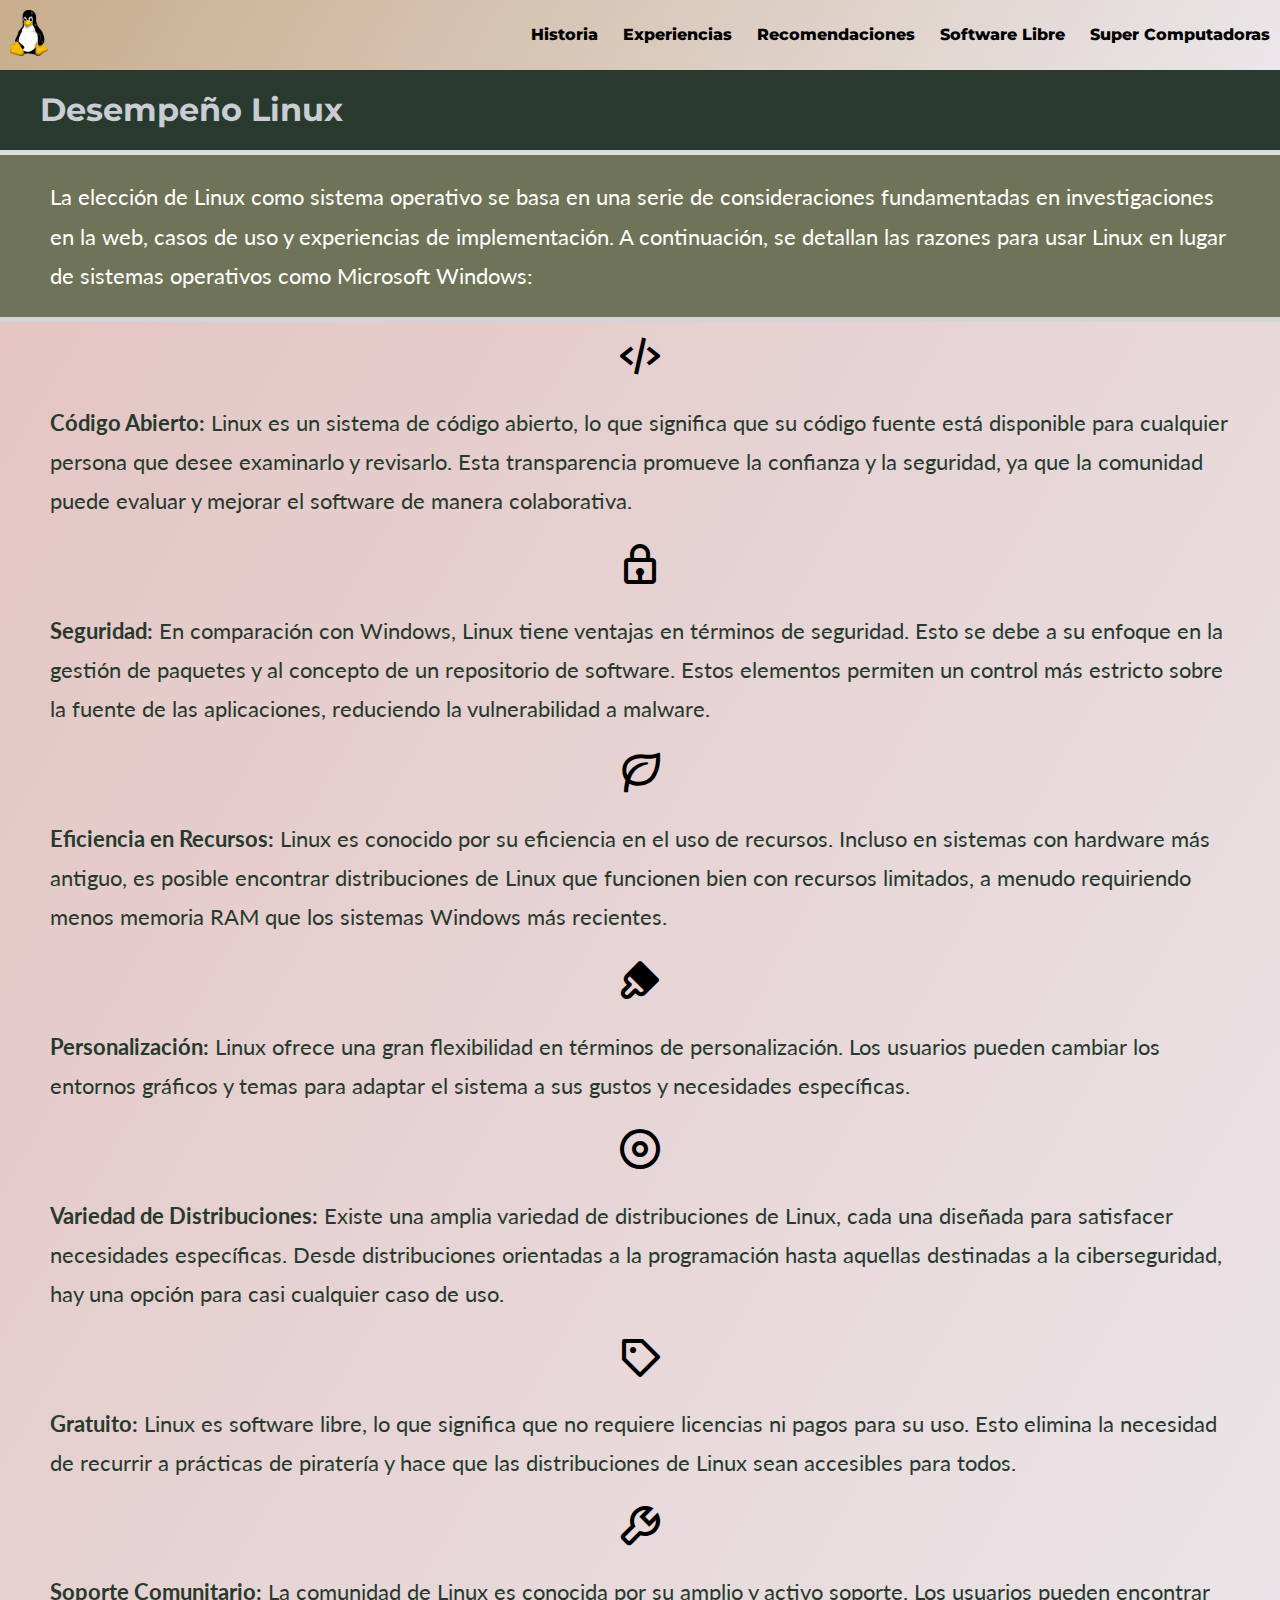
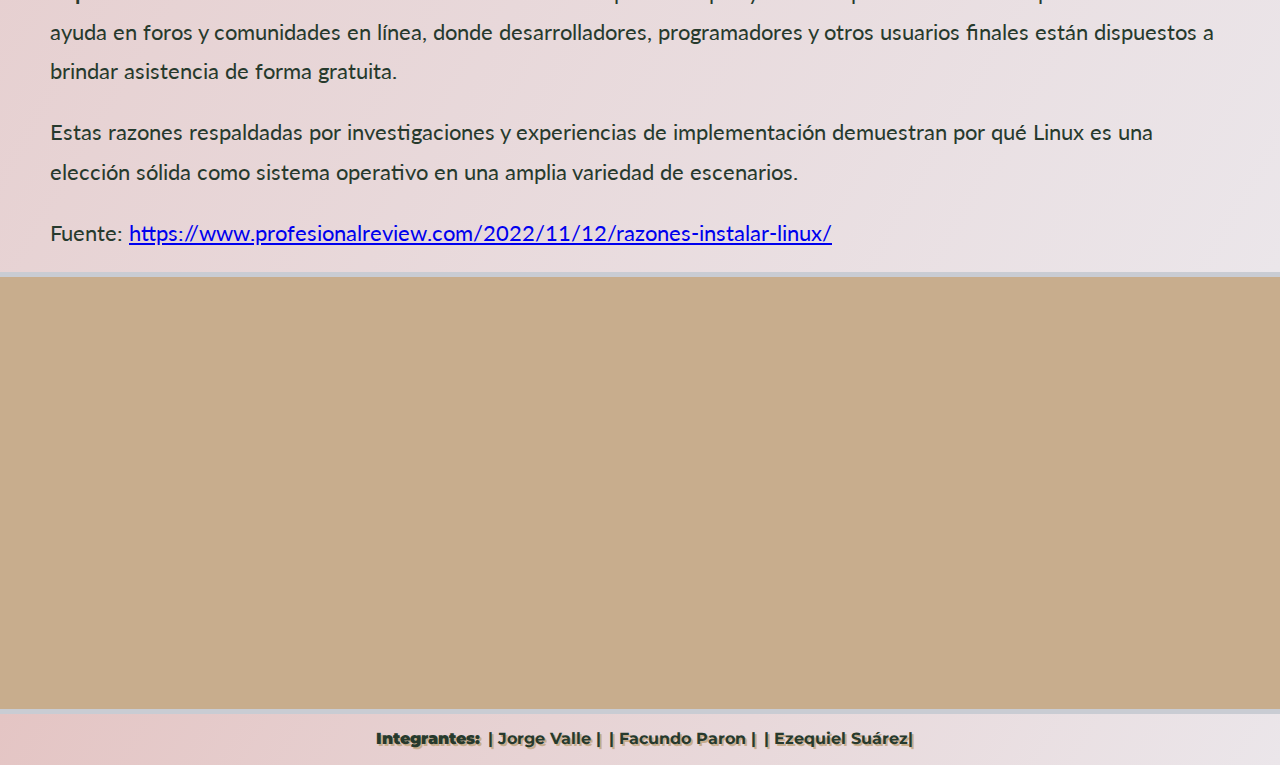
==== commit e72019bb: "(refactor): fix styles" ====
--- a/index.html
+++ b/index.html
@@ -125,8 +125,7 @@
                     encrypted-media; 
                     gyroscope; 
                     picture-in-picture; 
-                    web-share" 
-                    allowfullscreen>
+                    web-share" allowfullscreen>
                 </iframe>
             </div>
         </div>
@@ -136,7 +135,7 @@
         <p class="foot_later"><b>Integrantes:</b></p>
         <p class="foot_later">| Jorge Valle |</p>
         <p class="foot_later">| Facundo Paron |</p>
-        <p class="foot_later">| Eze Su&#225;rez|</p>
+        <p class="foot_later">| Ezequiel Su&#225;rez|</p>
     </footer>
     </div>
 </body>
--- a/styles/styles.css
+++ b/styles/styles.css
@@ -5,7 +5,7 @@
     display: grid;
     gap: 5px;
     min-height: 100px;
-    max-height: 100%;
+    max-height: 80%;
     
     background: #C9CCD3;
     background-image: linear-gradient(-180deg, rgba(255,255,255,0.50) 0%, rgba(0,0,0,0.50) 100%);
@@ -235,7 +235,7 @@
 /* ***** images ****** */
 .img-content{
     max-width:100%;
-    width: 150px;
+    width: 300px;
 }
 
 .caption{
@@ -245,12 +245,6 @@
     scroll-padding-bottom: 15px;
 }
 
-/* .youtube{
-    display:flex;
-    align-items: center;
-    flex-direction: column;
-    padding: 30px;
-} */
 
 .content-icons{
     margin-top:10px;
@@ -282,7 +276,7 @@
 	display:inline-flex;
 	align-items:center;
 	cursor:pointer;
-    font-size: 3.5rem;
+    font-size: 3rem;
 }
 
 #toggler:checked ~ .menu{
@@ -307,9 +301,9 @@
 /* responsive */
 
 
-@media (max-width: 1000px){
+@media (max-width: 900px){
     .container{
-        grid-template-columns: 1fr;
+        grid-template-columns:1fr ;
         /* grid-template-rows: 5% 30% 30% 30% 5%; */
         grid-template-rows: auto;
         grid-template-areas:
